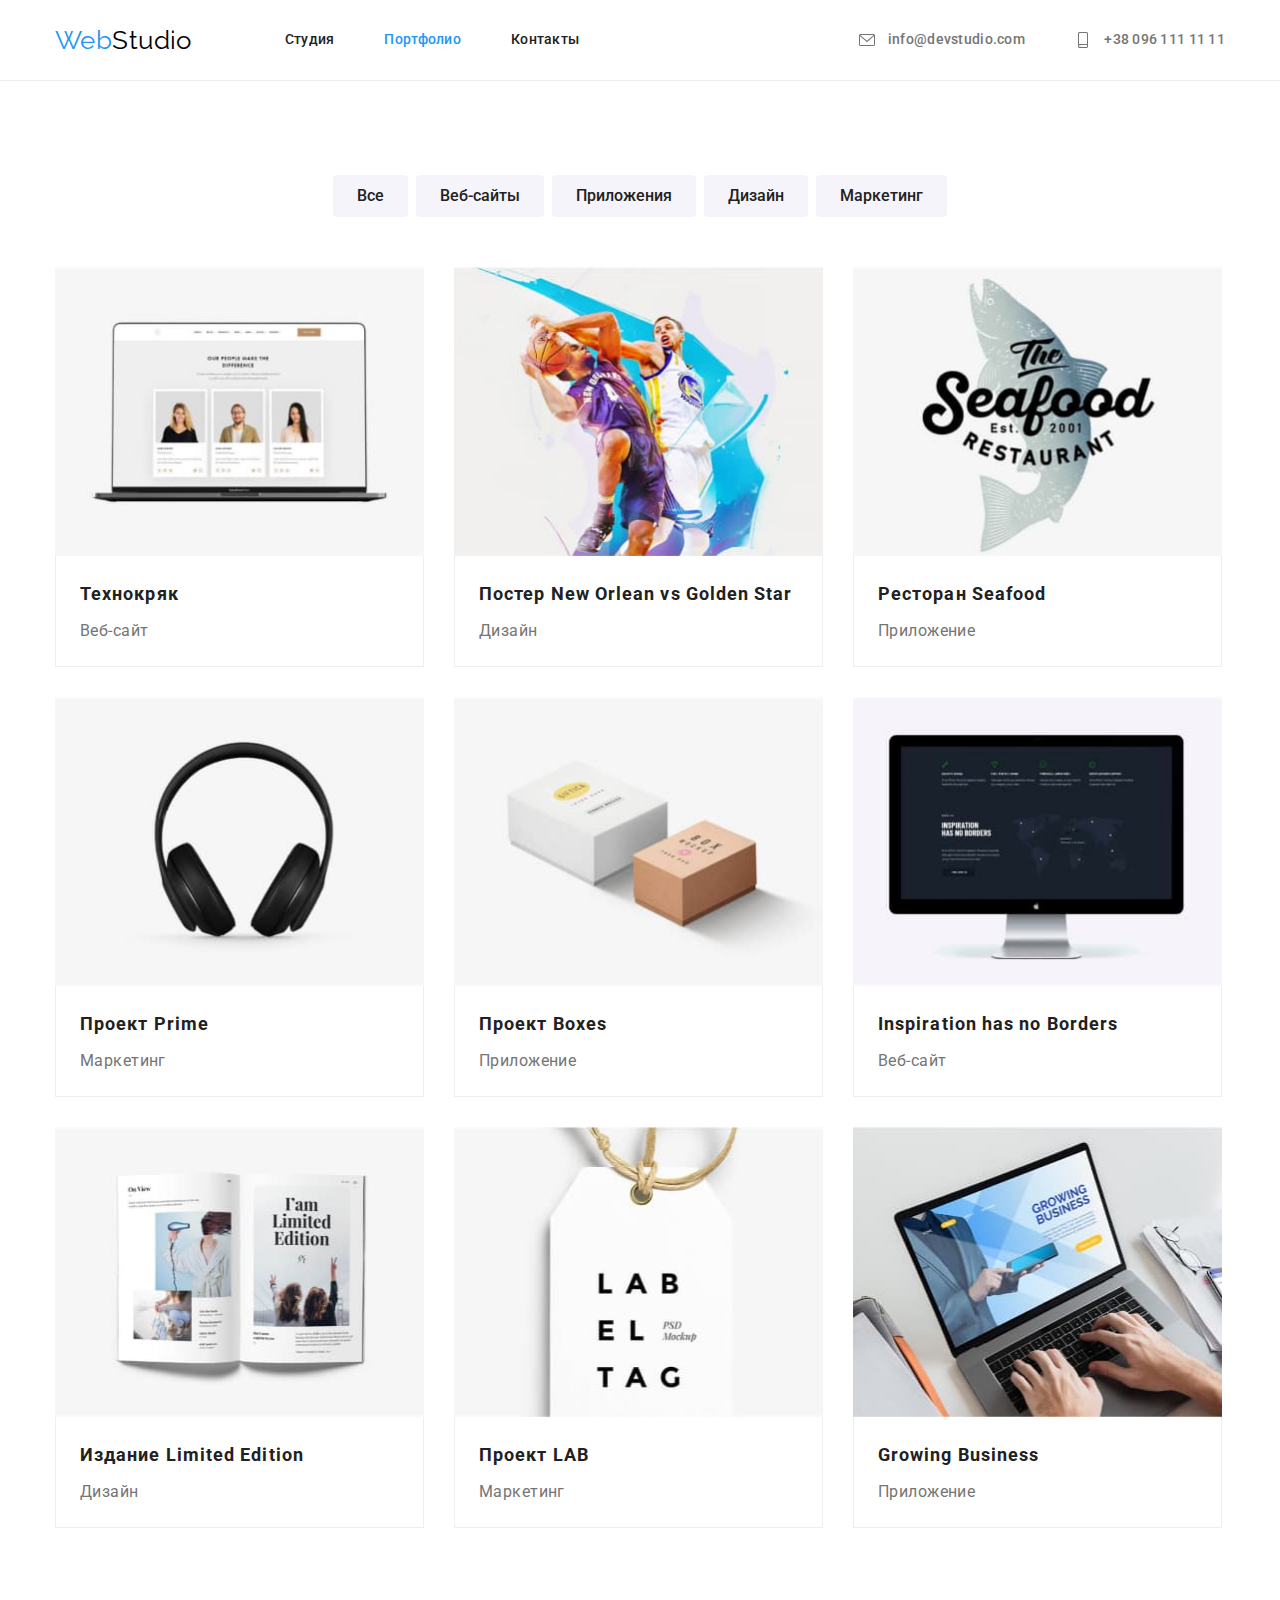
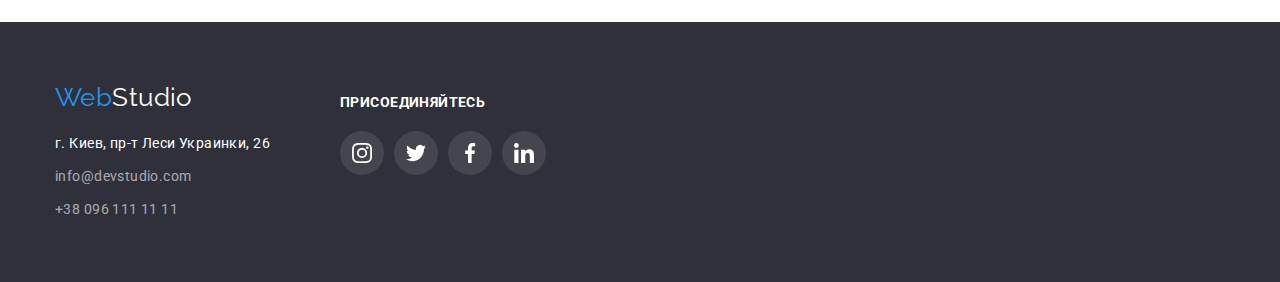
==== portfolio.html @ 6a81d253 "Домашня робота №4" ====
<!DOCTYPE html>
<html lang="ru">
<head>
    <meta charset="UTF-8">
    <meta http-equiv="X-UA-Compatible" content="IE=edge">
    <meta name="viewport" content="width=device-width, initial-scale=1.0">
    <title>Document</title>
    <link rel="preconnect" href="https://fonts.googleapis.com">
    <link rel="preconnect" href="https://fonts.gstatic.com" crossorigin>
    <link href="https://fonts.googleapis.com/css2?family=Raleway:wght@700&family=Roboto:wght@400;500;700;900&display=swap"
        rel="stylesheet">
    <link rel="stylesheet" href="https://cdnjs.cloudflare.com/ajax/libs/modern-normalize/1.1.0/modern-normalize.min.css">    
    <link rel="stylesheet" href="./css/styles.css">
</head>
<body>
    <!-- Шапка страницы -->
<header>
    <div class="conteiner header-flex">
        <nav class="header-nav-flex">
            <!--Лого-->
            <a href="/"><span class="logo-head-blue">Web</span><span class="logo-head-black">Studio</span></a>

            <!--Навигацыя на странице-->
            <ul class="site-nav list">
                <li class="item"><a href="./index.html" class="link">Студия</a></li>
                <li class="item"><a href="./portfolio.html" class="link current">Портфолио</a></li>
                <li class="item"><a href="" class="link">Контакты</a></li>
            </ul>
        </nav>

        <!--Телефон, имейл-->
        <ul class="contacts-head list">
            <li class="item">
                <a href="mailto:info@devstudio.com" class="link email">
                    <svg class="contacts envelope">
                        <use href="/images/icons.svg#icon-envelope"></use>
                    </svg>
                    info@devstudio.com</a>
            </li>
            <li class="item">
                <a href="tel:+380961111111" class="link">
                    <svg class="contacts">
                        <use href="/images/icons.svg#icon-smartphone"></use>
                    </svg>
                    +38 096 111 11 11</a>
            </li>
        </ul>
    </div>
</header>

    <main>
        
        <!-- навигацыя -->
        <section class="section filters">
           
            <div class="conteiner">
                <h1 class="visually-hidden">Контент портфолио</h1>
                <ul class="list filters-list">
                    <li class="item"><button type="button" class="porf-button">Все</button></li>
                    <li class="item"><button type="button" class="porf-button">Веб-сайты</button></li>
                    <li class="item"><button type="button" class="porf-button">Приложения</button></li>
                    <li class="item"><button type="button" class="porf-button">Дизайн</button></li>
                    <li class="item"><button type="button" class="porf-button">Маркетинг</button></li>
                </ul>
            
                <ul class="list card-set">
                    <!-- Технокряк -->
                    <li class="item card">
                        <a href="">
                            <img src="./images/Технокряк.jpg" alt="" width="370">
                            <div class="card-content">
                                <h2 class="section-title">Технокряк</h2>
                                <p class="card-text">Веб-сайт</p>
                            </div>
                        </a>
                    </li>
                
                    <!-- Постер New Orlean vs Golden Star -->
                    <li class="item card">
                        <a href="">
                            <img src="./images/Постер-New-Orlean-vs-Golden-Star.jpg" alt="" width="370">
                            <div class="card-content">
                                <h2 class="section-title">Постер New Orlean vs Golden Star</h2>
                                <p class="card-text">Дизайн</p>
                            </div>
                        </a>
                    </li>
                
                    <!-- Ресторан Seafood -->
                    <li class="item card">
                        <a href="">
                            <img src="./images/Ресторан-Seafood.jpg" alt="" width="370">
                            <div class="card-content">
                                <h2 class="section-title">Ресторан Seafood</h2>
                                <p class="card-text">Приложение</p>
                            </div>
                        </a>
                    </li>
                
                    <!-- Проект Prime -->
                    <li class="item card">
                        <a href="">
                            <img src="./images/Проект-Prime.jpg" alt="" width="370">
                            <div class="card-content">
                                <h2 class="section-title">Проект Prime</h2>
                                <p class="card-text">Маркетинг</p>
                            </div>
                        </a>
                    </li>
                
                    <!-- Проект Boxes -->
                    <li class="item card">
                        <a href="">
                            <img src="./images/Проект-Boxes.jpg" alt="" width="370">
                            <div class="card-content">
                                <h2 class="section-title">Проект Boxes</h2>
                                <p class="card-text">Приложение</p>
                            </div>
                        </a>
                    </li>
                
                    <!-- Inspiration has no Borders -->
                    <li class="item card">
                        <a href="">
                            <img src="./images/Inspiration-has-no-Borders.jpg" alt="" width="370">
                            <div class="card-content">
                                <h2 class="section-title">Inspiration has no Borders</h2>
                                <p class="card-text">Веб-сайт</p>
                            </div>
                        </a>
                    </li>
                
                    <!-- Издание Limited Edition -->
                    <li class="item card">
                        <a href="">
                            <img src="./images/Издание-Limited-Edition.jpg" alt="" width="370">
                            <div class="card-content">
                                <h2 class="section-title">Издание Limited Edition</h2>
                                <p class="card-text">Дизайн</p>
                            </div>
                        </a>
                    </li>
                
                    <!-- Проект LAB -->
                    <li class="item card">
                        <a href="">
                            <img src="./images/Проект-LAB.jpg" alt="" width="370">
                            <div class="card-content">
                                <h2 class="section-title">Проект LAB</h2>
                                <p class="card-text">Маркетинг</p>
                            </div>
                        </a>
                    </li>
                
                    <!-- Growing Business -->
                    <li class="item card">
                        <a href="">
                            <img src="./images/Growing-Business.jpg" alt="" width="370">
                            <div class="card-content">
                                <h2 class="section-title">Growing Business</h2>
                                <p class="card-text">Приложение</p>
                            </div>
                        </a>
                    </li>
                </ul>
            </div>
        </section>
    </main>
    
    <!-- Футер -->
        <footer class="footer">
            <div class="conteiner">
                <div>
                    <!--Лого-->
                    <a href="/" class="logo-footer"><span class="logo-footer-blue">Web</span><span
                            class="logo-footer-black">Studio</span></a>
        
                    <!-- адресс -->
                    <address>
                        <!--адресс, телефон, имейл-->
                        <ul class="list footer-list">
                            <li class="item"><a
                                    href="https://www.google.com/maps/place/%D0%B1%D1%83%D0%BB.+%D0%9B%D0%B5%D1%81%D0%B8+%D0%A3%D0%BA%D1%80%D0%B0%D0%B8%D0%BD%D0%BA%D0%B8,+26,+%D0%9A%D0%B8%D0%B5%D0%B2,+02000/@50.4265807,30.5383858,17z/data=!3m1!4b1!4m5!3m4!1s0x40d4cf0e033ecbe9:0x57a4dffefec77da0!8m2!3d50.4265807!4d30.5383858"
                                    class="adress">г. Киев, пр-т Леси Украинки, 26</a></li>
                            <li class="item"><a href="mailto:info@devstudio.com" class="contacts-footer">info@devstudio.com</a>
                            </li>
                            <li class="item"><a href="tel:+380961111111" class="contacts-footer">+38 096 111 11 11</a></li>
                        </ul>
                    </address>
                </div>
                <div class="footer-network">
                    <span class="call">присоединяйтесь</span>
                    <ul class="footer-list-networks">
                        <li class="list">
                            <a href="" class="footer-link-network">
                                <svg class="footer-icon-network">
                                    <use href="./images/icons.svg#icon-instagram"></use>
                                </svg>
                            </a>
                        </li>
                        <li class="list">
                            <a href="" class="footer-link-network">
                                <svg class="footer-icon-network">
                                    <use href="./images/icons.svg#icon-twitter"></use>
                                </svg>
                            </a>
                        </li>
                        <li class="list">
                            <a href="" class="footer-link-network">
                                <svg class="footer-icon-network">
                                    <use href="./images/icons.svg#icon-facebook"></use>
                                </svg>
                            </a>
                        </li>
                        <li class="list">
                            <a href="" class="footer-link-network">
                                <svg class="footer-icon-network">
                                    <use href="./images/icons.svg#icon-linkedin"></use>
                                </svg>
                            </a>
                        </li>
                    </ul>
                </div>
            </div>
        </footer>
</body>
</html>
---- css/styles.css ----
:root {
	--primery-text-color: #757575;
	--title-text-color: #212121;
	--accent-color: #2196f3;
	--background-hero-color: #C4C4C4;
	--background-footer-color: #2F303A;
	--text-title-hero: #ffffff;
	--bg-section-team: #f5f4fa;
	--logo-black: #000000;
	--bg-button-hover: #188CE8;
	--border-card-color: #EEEEEE;
	--border-header-color: #ECECEC;
	--icon-color: #AFB1B8;
}

html {
	box-sizing: border-box;
}

*,
*::before,
*::after {
	box-sizing: inherit;
}

body {
	background-color: var(--text-title-hero);
	color: var(--primery-text-color);
	font-family: Roboto, sans-serif;
	font-size: 14px;
	letter-spacing: 00.03em;
}

img {
	display: block;
	max-width: 100%;
	height: auto;
}

h1, 
h2, 
h3, 
ul, 
p {
	margin: 0;
	padding: 0;
}

.section {
	padding-top: 94px;
	padding-bottom: 94px;
}

.conteiner {
	width: 1200px;
	padding-left: 15px;
	padding-right: 15px;
	margin-left: auto;
	margin-right: auto;
}

.list {
	list-style: none;
}

a {
	text-decoration: none;
}

/* логитип хедер і футер */
.logo-head-blue,
.logo-footer-blue {
	color: var(--accent-color);
}

.logo-head-black {
	color: var(--logo-black);
}

.logo-footer-black {
	color: var(--text-title-hero);
}

.logo-head-blue,
.logo-head-black,
.logo-footer-blue,
.logo-footer-black {
	font-family: Raleway, sans-serif;
	font-weight: 700px;
	font-size: 26px;
	line-height: 1.17;
}

/* навігація сайта в хедері */
.site-nav {
	display: flex;
	margin-left: 93px;
}

.site-nav .link {
	color: var(--title-text-color);
	font-weight: 500;

	padding-top: 32px;
	padding-bottom: 32px;
}

.contacts-head .email:hover,
.contacts-head .email:focus {
	color: var(--accent-color);
}

.site-nav .link.current {
	color: var(--accent-color);
}

.site-nav,
.contacts-head {
	padding-left: 0px;
	align-items: center;

	font-weight: 500;
	line-height: 1.14;
	letter-spacing: 0.02em;
}

.site-nav .item:not(:last-child),
.contacts-head .item:not(:last-child){
	margin-right: 50px;
}

/* контакти хедер */
.contacts {
	display: inline-block;
	vertical-align: middle;
	margin-right: 10px;
	width: 16px ;
	height: 16px;
}

.envelope {
	fill: var(--primery-text-color);
}

.envelope:hover {
	fill: var(--accent-color);
}

.contacts-head a {
	color: var(--primery-text-color);
	font-weight: 500;
}

.contacts-head {
	display: flex;
	margin-left: auto;
}

.site-nav .link, 
.contacts .link {
	display: block;
}

.header-flex {
	display: flex;
	align-items: center;
}

.header-nav-flex {
	display: flex;
	align-items: center;
}

header {
	border-bottom: 1px solid var(--border-header-color);
}

/* hero */
.hero {
	padding-top: 200px;
	padding-bottom: 200px;
	max-height: 1600px;

	text-align: center;

	background-color: var(--background-hero-color);
	color: var(--text-title-hero);

	background-image: linear-gradient(to right, 
	rgba(47, 48, 58, 0.4),
	rgba(47, 48, 58, 0.4)), 
	url(../images/hero-bg-img.jpg);
	background-repeat: no-repeat;
	background-position: center;
	background-size: cover;
}

.section-title {
	color: var(--title-text-color);
}

.hero-button {
	display: inline-block;
	padding: 10px 32px;
	box-shadow: 0px 4px 4px rgba(0, 0, 0, 0.15);
	border-color: transparent;
	border-radius: 4px;
	text-align: center;

	color: var(--text-title-hero);
	background-color: var(--accent-color);
	cursor: pointer;
	font-family: inherit;
	font-weight: 700;
	font-size: 16px;
	line-height: 1.88;
	text-align: center;
	letter-spacing: 0.06em;
}

.hero-button:hover,
.hero-button:focus {
	background-color: var(--bg-button-hover);
}

.hero-title {
	width: 696px;
	margin-left: auto;
	margin-right: auto;
	margin-bottom: 30px;
	
	font-weight: 900;
	font-size: 44px;
	line-height: 1.36;
	text-align: center;
	letter-spacing: 0.06em;
	text-transform: uppercase;
}


/* main */

/* схований h2 */
.visually-hidden {
	position: absolute;
	width: 1px;
	height: 1px;
	margin: -1px;
	border: 0;
	padding: 0;
	white-space: nowrap;
	clip-path: inset(100%);
	clip: rect(0 0 0 0);
	overflow: hidden;
}

/* Features */
.features h3 {
	font-size: 14px;
	font-weight: 700;
	line-height: 1.14;
	text-transform: uppercase;
}

.features {
	display: flex;
	justify-content: space-between;
	padding-left: 0px;
}

.list.features .item:not(:last-child) {
	margin-right: 30px;
}



.clock,
.antenna,
.diagram,
.astronaut {
	width: 70px;
	height: 70px;
}

.icon-features {
	background-color: var(--bg-section-team);
	width: 270px;
	height: 120px;
	padding-left: 100px;
	padding-top: 25px;
	margin-bottom: 30px;
}

.desc-item {
	margin-top: 10px;
}

.section.empl {
	padding-top: 0px;
}

.empl-flex {
	display: flex;
	justify-content: space-between;
	margin-top: 50px;
	padding-left: 0;
	padding-right: 0;
}

.desc-item,
.footer .list {
	line-height: 1.71;
}


/* team */
.empl h2,
.team h2,
.clients h2 {
	font-weight: 700;
	font-size: 36px;
	line-height: 1.16;
	text-align: center;
}

.section.team {
	background-color: var(--bg-section-team);
}

.team img {
	margin-bottom: 30px;
}

.team h3 {
	margin-bottom: 10px;
	margin-left: auto;
	margin-right: auto;

	font-weight: 500;
	font-size: 16px;
	line-height: 1.18;
	text-align: center;
}

.team p {
	margin: 0 auto 30px;

	font-size: 16px;
	line-height: 1.18;
	text-align: center;
}

.team-flex {
	display: flex;
	padding: 0px;
	margin-top: 50px;
}

.team-flex .item {
	width: 270px;

	background-color: var(--text-title-hero);
	box-shadow: 0px 1px 3px rgba(0, 0, 0, 0.12),
	0px 1px 1px rgba(0, 0, 0, 0.14),
	0px 2px 1px rgba(0, 0, 0, 0.2);
	border-radius: 0px 0px 4px 4px;
}

.team-flex .item.item:not(:last-child) {
	margin-right: 30px;
}


/* 	CLIENTS */

.list-clients {
	display: flex;
	justify-content: space-between;
}

.list-clients .list {
	/* outline: 1px solid darkblue; */
}

.icon-client {
	width: 170px;
	height: 92px;
	padding: 16px 32px;


	fill: var(--icon-color);
}

.icon-client:hover {
	fill: var(--accent-color);
}

.box {
	display: block;
	border: 1px solid var(--icon-color);
	border-radius: 4px;

	width: 170px;
	height: 92px;
}

.box:hover {
	border: 1px solid var(--accent-color);
}

/* NETWORKS */
.list-networks {
	display: flex;
	margin-left: 32px;
	margin-right: 32px;
	margin-bottom: 30px;
	justify-content: space-between;
}

.link-network {
	display: inline-block;
	width: 44px;
	height: 44px;
	border-radius: 50%;
}

.link-network:hover,
.link-network:focus {
	background-color: var(--accent-color);
}

.icon-network {
	fill: var(--icon-color);
	width: 44px;
	height: 44px;
	padding: 12px;
}

.icon-network:hover,
.icon-network:focus {
	fill: var(--text-title-hero);
}

.list-networks .list {
	width: 44px;
	height: 44px;
}


/* футер */
.logo-footer {
	display: inline-block;
	margin-bottom: 20px;
}

.footer {
	background-color: var(--background-footer-color);

	padding-top: 60px;
	padding-bottom: 60px;
}

.adress {
	color: var(--text-title-hero);

	font-style: normal;
}

.contacts-footer {
	color: rgb(255, 255, 255, 0.6);
	font-style: normal;
}

.footer-list li:not(:last-child) {
	margin-bottom: 9px;
}

.footer .conteiner {
	display: flex;
}

.call {
	color: var(--text-title-hero);
	font-weight: 700;
	font-size: 14px;
	line-height: 1.14;
	letter-spacing: 0.03em;
	text-transform: uppercase;
}

.footer-network {
	padding-top: 12px;
	margin-left: 70px;
}

.footer-list-networks {
	display: flex;
	margin-top: 20px;
}

.footer-link-network {
	display: block;
	padding: 12px;
	width: 44px;
	height: 44px;
	border-radius: 50%;
	background-color: rgba(255, 255, 255, 0.1);
}

.footer-link-network:hover,
.footer-link-network:focus {
	background-color: var(--accent-color);
}

.footer-icon-network {
	fill: var(--text-title-hero);
	width: 20px;
	height: 20px;
}

.footer-icon-network:hover {
	fill: var(--text-title-hero);
}

.footer-list-networks .list:not(:last-child) {
	margin-right: 10px;
}

/* Сторінка портфоліо */
.porf-button {
	padding: 6px 22px;
	border-color: transparent;
	border-radius: 4px;

	background-color: var(--bg-section-team);
	color: var(--title-text-color);
	cursor: pointer;
	font-family: inherit;
	

	font-weight: 500;
	font-size: 16px;
	line-height: 1.62;
	text-align: center;
}

.filters-list {
	display: flex;
	justify-content: center;
	margin-bottom: 50px;
}

.filters-list .item.item:not(:last-child) {
	margin-right: 8px;
}


.porf-button:hover,
.porf-button:focus {
	background-color: var(--accent-color);
	color: var(--text-title-hero);
	box-shadow: 0px 3px 1px rgba(0, 0, 0, 0.1),
	0px 1px 2px rgba(0, 0, 0, 0.08),
	0px 2px 2px rgba(0, 0, 0, 0.12);
	border-radius: 4px;
}

.filters p {
	color: var(--primery-text-color);

	font-size: 16px;
	line-height: 1.88;
}

.filters h2 {
	color: var(--title-text-color);

	font-weight: 700;
	font-size: 18px;
	line-height: 2;
	letter-spacing: 0.06em;
}

.card-content {
	background: var(--text-title-hero);
	border-bottom: 1px solid var(--border-card-color);
	border-left: 1px solid var(--border-card-color);
	border-right: 1px solid var(--border-card-color);
	padding: 20px 24px;
}

.card-set {
	display: flex;
	flex-wrap: wrap;

	padding: 0;
	margin: 0;
}

.card {
	width: 369px;
	margin-right: 30px;
	margin-bottom: 30px;
}

.card:hover,
.card:focus {
	box-shadow: 0px 1px 1px rgba(0, 0, 0, 0.12),
	0px 4px 4px rgba(0, 0, 0, 0.06),
	1px 4px 6px rgba(0, 0, 0, 0.16);
}

.card:nth-last-child(-n + 3) {
	margin-bottom: 0px;
}

.card:nth-child(3n) {
	margin-right: 0px;
}

.card-text {
	margin-top: 4px;
}



/* box-shadow: 0px 1px 1px rgba(0, 0, 0, 0.12),
0px 4px 4px rgba(0, 0, 0, 0.06),
1px 4px 6px rgba(0, 0, 0, 0.16); */
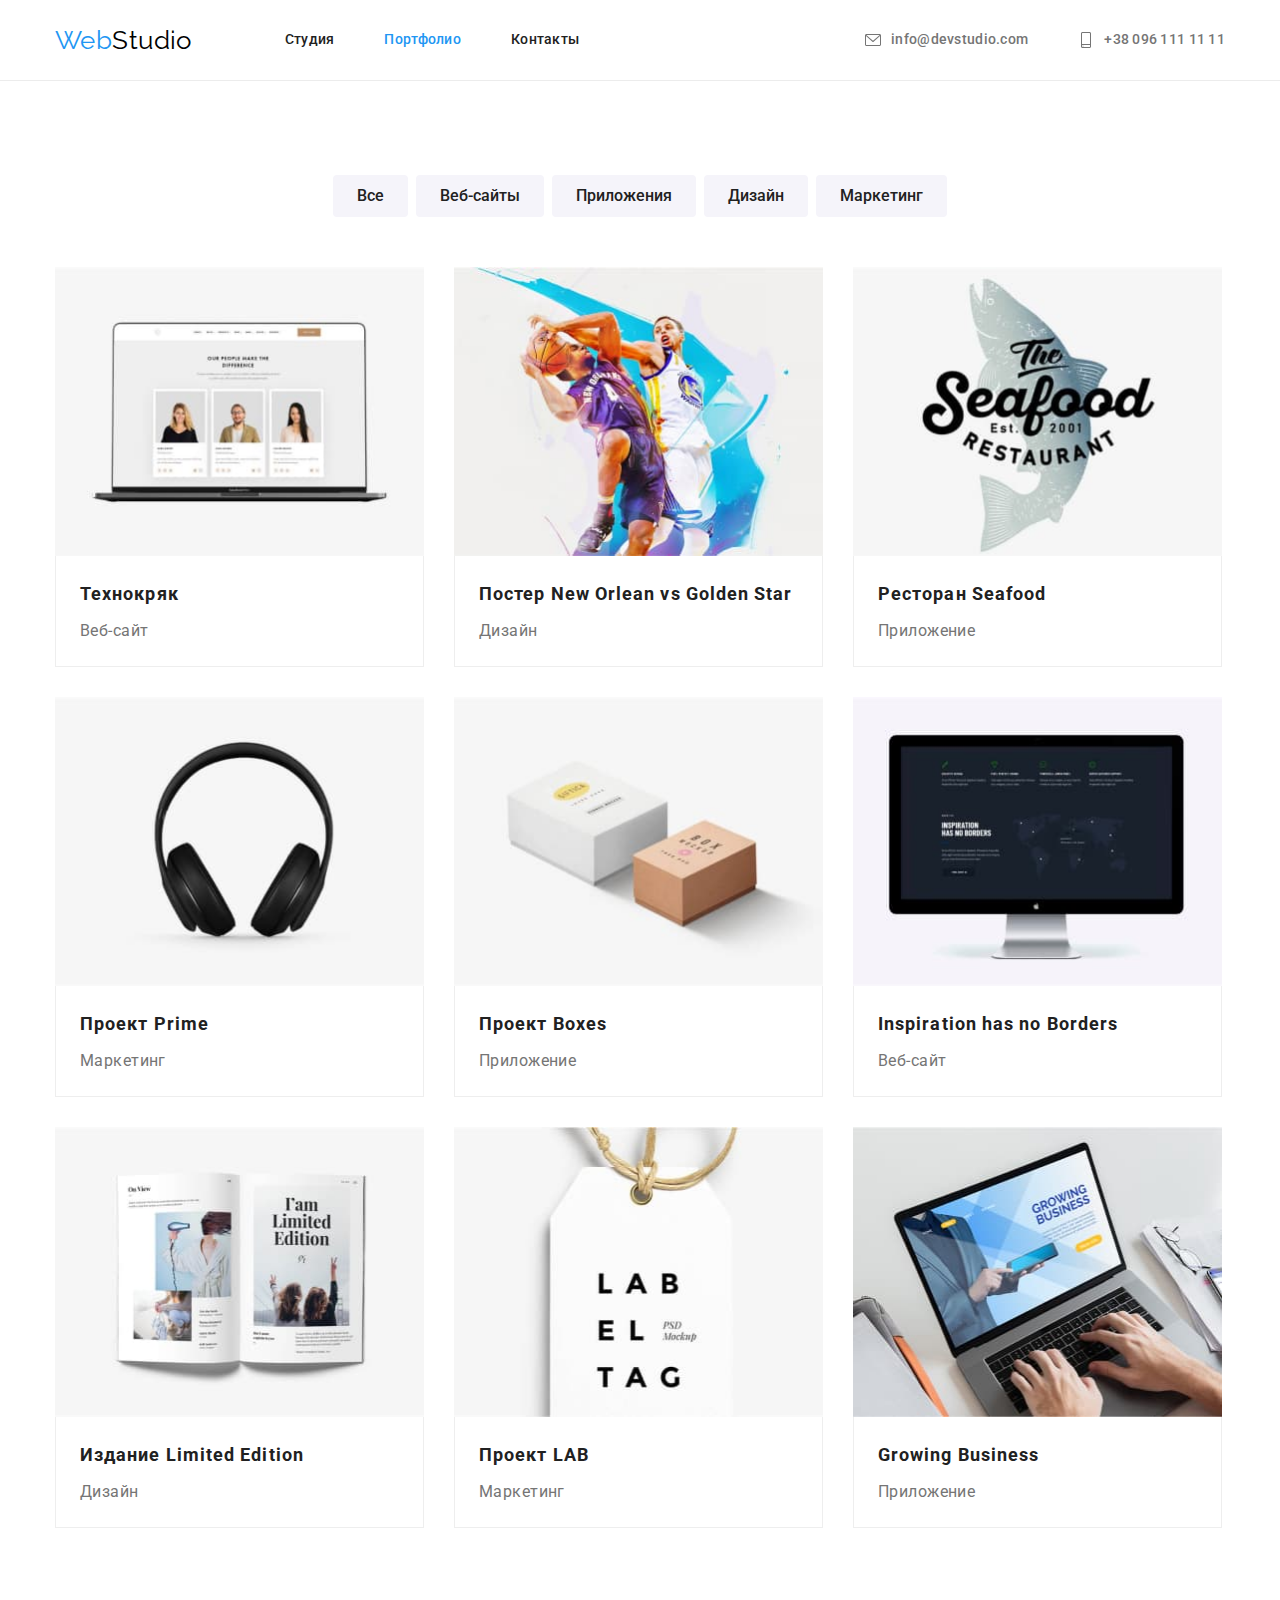
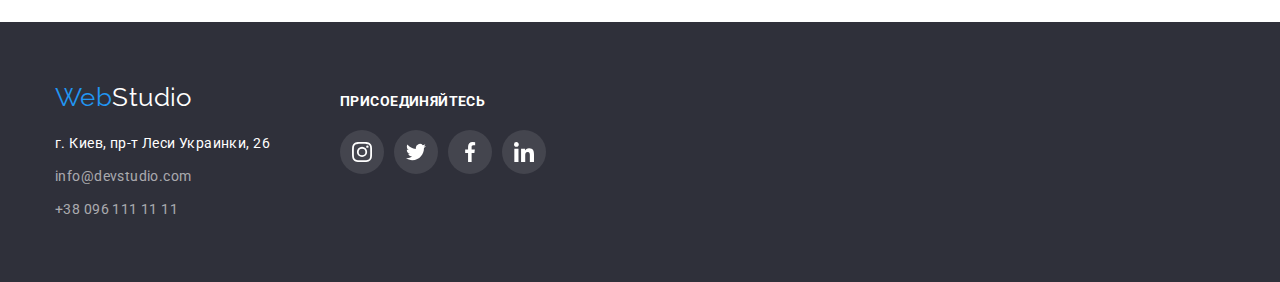
==== commit c652fc1d: "Доопрацювання після перевірки ментором" ====
--- a/portfolio.html
+++ b/portfolio.html
@@ -32,15 +32,16 @@
         <ul class="contacts-head list">
             <li class="item">
                 <a href="mailto:info@devstudio.com" class="link email">
-                    <svg class="contacts envelope">
-                        <use href="/images/icons.svg#icon-envelope"></use>
+                    <svg class="contacts envelope" width="16px" height="16px">
+                        <use href="./images/icons.svg#icon-envelope">
+                        </use>
                     </svg>
                     info@devstudio.com</a>
             </li>
             <li class="item">
                 <a href="tel:+380961111111" class="link">
-                    <svg class="contacts">
-                        <use href="/images/icons.svg#icon-smartphone"></use>
+                    <svg class="contacts" width="16px" height="16px">
+                        <use href="./images/icons.svg#icon-smartphone"></use>
                     </svg>
                     +38 096 111 11 11</a>
             </li>
--- a/css/styles.css
+++ b/css/styles.css
@@ -105,9 +105,13 @@
 	padding-bottom: 32px;
 }
 
-.contacts-head .email:hover,
-.contacts-head .email:focus {
+.email:hover,
+.email:focus {
 	color: var(--accent-color);
+}
+
+.email:hover .envelope {
+	fill: var(--accent-color);
 }
 
 .site-nav .link.current {
@@ -131,24 +135,16 @@
 
 /* контакти хедер */
 .contacts {
-	display: inline-block;
-	vertical-align: middle;
 	margin-right: 10px;
-	width: 16px ;
-	height: 16px;
-}
-
-.envelope {
 	fill: var(--primery-text-color);
-}
-
-.envelope:hover {
-	fill: var(--accent-color);
 }
 
 .contacts-head a {
 	color: var(--primery-text-color);
 	font-weight: 500;
+
+	display: flex;
+	align-items: center;
 }
 
 .contacts-head {
@@ -175,12 +171,12 @@
 	border-bottom: 1px solid var(--border-header-color);
 }
 
-/* hero */
+/* HERO */
 .hero {
 	padding-top: 200px;
 	padding-bottom: 200px;
-	max-height: 1600px;
-
+	max-width: 1600px;
+	margin: 0 auto;
 	text-align: center;
 
 	background-color: var(--background-hero-color);
@@ -286,9 +282,13 @@
 	background-color: var(--bg-section-team);
 	width: 270px;
 	height: 120px;
-	padding-left: 100px;
-	padding-top: 25px;
 	margin-bottom: 30px;
+
+	display: flex;
+	justify-content: center;
+	align-items: center;
+	
+	
 }
 
 .desc-item {
@@ -343,7 +343,7 @@
 }
 
 .team p {
-	margin: 0 auto 30px;
+	margin: 0 auto 16px;
 
 	font-size: 16px;
 	line-height: 1.18;
@@ -376,18 +376,19 @@
 .list-clients {
 	display: flex;
 	justify-content: space-between;
+	margin-top: 50px;
 }
 
 .list-clients .list {
-	/* outline: 1px solid darkblue; */
-}
-
-.icon-client {
 	width: 170px;
 	height: 92px;
-	padding: 16px 32px;
-
-
+}
+
+.icon-client {
+	/* width: 170px;
+	height: 92px;
+	padding: 16px 32px; */
+	display: block;
 	fill: var(--icon-color);
 }
 
@@ -396,16 +397,19 @@
 }
 
 .box {
-	display: block;
+	width: 100%;
+	height: 100%;
+	display: flex;
+	justify-content: center;
+	align-items: center;
+
 	border: 1px solid var(--icon-color);
 	border-radius: 4px;
-
-	width: 170px;
-	height: 92px;
 }
 
 .box:hover {
 	border: 1px solid var(--accent-color);
+	cursor: pointer;
 }
 
 /* NETWORKS */
@@ -422,6 +426,7 @@
 	width: 44px;
 	height: 44px;
 	border-radius: 50%;
+
 }
 
 .link-network:hover,
@@ -477,6 +482,7 @@
 
 .footer .conteiner {
 	display: flex;
+	align-items: baseline;
 }
 
 .call {
@@ -489,7 +495,7 @@
 }
 
 .footer-network {
-	padding-top: 12px;
+	/* padding-top: 12px; */
 	margin-left: 70px;
 }
 
@@ -603,8 +609,12 @@
 	margin-bottom: 30px;
 }
 
-.card:hover,
-.card:focus {
+.card a {
+	display: block;
+}
+
+.card a:hover,
+.card a:focus {
 	box-shadow: 0px 1px 1px rgba(0, 0, 0, 0.12),
 	0px 4px 4px rgba(0, 0, 0, 0.06),
 	1px 4px 6px rgba(0, 0, 0, 0.16);
